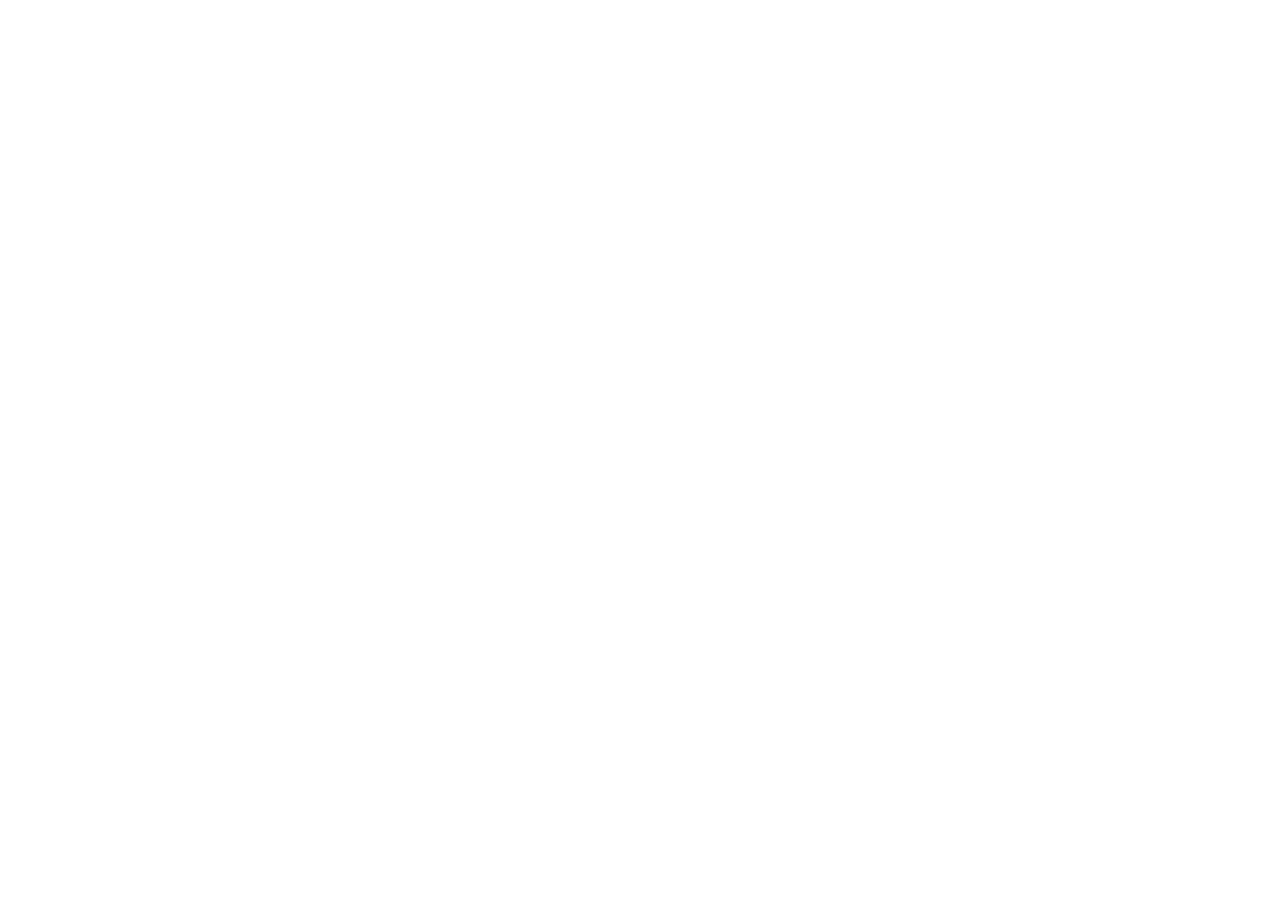
==== blog.html @ 1e2f8485 "Initial commit" ====
<!DOCTYPE html>
<html lang="en">

    <head>
        <meta charset="UTF-8">
        <meta http-equiv="X-UA-Compatible" content="IE=edge">
        <meta name="viewport" content="width=device-width, initial-scale=1.0">
        <title>Tech2etc Ecommerce Tutorial</title>
        <link rel="stylesheet" href="https://pro.fontawesome.com/releases/v5.10.0/css/all.css" />

        <link rel="stylesheet" href="style.css">
    </head>

    <body>

        <script src="script.js"></script>
    </body>

</html>
---- style.css ----
@import url('https://fonts.googleapis.com/css2?family=Montserrat:ital,wght@0,100;0,200;0,300;0,400;0,500;0,600;0,700;0,800;0,900;1,100;1,200;1,300;1,400;1,500;1,600;1,700;1,800;1,900&display=swap');

* {
  margin: 0;
  padding: 0;
  box-sizing: border-box;
  font-family: 'Montserrat', sans-serif;
}

html {
  scroll-behavior: smooth;
}

h1 {
  font-size: 4.5rem;
  line-height: 4rem;
  color: #222;
}

h2 {
  font-size: 2.875rem;
  line-height: 3.375rem;
  color: #222;
}

h3 {
  font-size: 1.75rem;
  color: #222;
}

h6 {
  font-weight: 700;
  font-size: .75rem;
}

p {
  font-size: 1.4rem;
  color: #465b52;
  margin: .9375rem 0 1.25rem 0;
}

.section-p1 {
  padding: 2.5rem 5rem;
}

.section-m1 {
  margin: 2.5rem 0;
}

body {
  width: 100%;
}

#header {
  display: flex;
  align-items: center;
  justify-content: space-between;
  padding: 1.25rem;
  background: #E3E6F3;
  box-shadow: 0 .3rem .9rem rgba(0, 0, 0, 0.06);
  z-index: 999;
  position: sticky;
  top: 0;
  left: 0;
}

#navbar {
  display: flex;
  align-items: center;
  justify-content: center;
}

#navbar li {
  list-style: none;
  padding: 0 1.25rem;
  position: relative;
}

#logo-text {
  padding-left: 3.45rem;
  text-decoration: none;
  color: #1a1a1a;
}

#entrance {
  padding: .5rem;
  border: .125rem solid black;
  border-radius: 1rem;
}

#entrance:hover {
  color: #1a1a1a !important;
}

#entrance::after {
  display: none;
}

#navbar li a {
  text-decoration: none;
  font-size: 1.5rem;
  font-weight: 600;
  color: #1a1a1a;
  transition: .3s ease;
}

#navbar li a:hover,
#navbar li a.active
{
  color: #088178;
}

#navbar li a.active::after,
#navbar li a:hover::after {
  content: "";
  width: 35%;
  height: .125rem;
  background: #088178;
  position: absolute;
  bottom: -0.25rem;
  left: 1.25rem;
}

#hero {
  background-image: url("img/hero4.png");
  height: 90vh;
  width: 100%;
  background-size: cover;
  background-position: top 25% right 0;
  padding: 0 5rem;
  display: flex;
  flex-direction: column;
  align-items: flex-start;
  justify-content: center;
}

#hero h3 {
  padding-bottom: .94rem;
}

#hero h1 {
  color: #088178;
}

#hero button {
  background-image: url("img/button.png");
  background-color: transparent;
  color: #088178;
  border: 0;
  padding: .9rem 8rem 1rem 3.5rem;
  background-repeat: no-repeat;
  cursor: pointer;
  font-weight: 700;
  font-size: 1rem; 
}

#feature {
  display: flex;
  align-items: center;
  justify-content: space-between;
  flex-wrap: wrap;
}

#feature .fe-box {
  width: 11.25rem;
  text-align: center;
  padding: 1.5625rem .9375rem;
  box-shadow: 1.25rem 1.25rem 2.125rem rgba(0, 0, 0, 0.03);
  border: .0625rem dashed #ccc7d0;
  border-radius: .25rem;
  margin: .9375rem 0;
}

#feature .fe-box:hover {
  box-shadow: .625rem .625rem 3.375rem rgba(70, 62, 221, 0.1);
  transition: .4s ease-in-out;
}

#feature .fe-box img {
  width: 100%;
  margin-bottom: .625rem;;
}

#feature .fe-box h6 {
  padding: .5625rem .5rem .375rem .5rem;
  line-height: 1;
  border-radius: .25rem;
  color: #088178;
  background-color: #fddde4;
}

#feature .fe-box:nth-child(2) h6 {
  background-color: #cdebbc;
}

#feature .fe-box:nth-child(3) h6 {
  background-color: #d1e8f2;
}

#feature .fe-box:nth-child(4) h6 {
  background-color: #cdd4f8;
}

#feature .fe-box:nth-child(5) h6 {
  background-color: #f6dbd6;
}

#feature .fe-box:nth-child(6) h6 {
  background-color: #fff2e5;
}

#product1 {
  text-align: center;
}

#product1 .pro-container {
  display: flex;
  flex-wrap: wrap;
  justify-content: space-between;
  padding-top: 1.25rem;
}

#product1 .pro {
  width: 23%;
  min-width: 15.6rem;
  padding: .625rem .75rem;
  border: .0625rem solid #ccc7d0;
  border-radius: 1.5625rem;
  cursor: pointer;
  box-shadow: 1.25rem 1.25rem 1.875rem rgba(0, 0, 0, 0.02);
  margin: .95rem 0;
  transition: .3s ease;
  position: relative;
}

#product1 .pro:hover {
  box-shadow: 1.25rem 1.25rem 1.875rem rgba(0, 0, 0, 0.06);;
}

#product1 .pro img {
  width: 100%;
  border-radius: 1.25rem;
}

#product1 .pro .des {
  text-align: start;
  padding: .625rem 0;
}

#product1 .pro .des span {
  color: #606063;
  font-size: 1.4rem;
}

#product1 .pro .des h3 {
  padding-top: .45rem;
  font-size: 2rem;
  font-weight: 700;
  color: #088178;
}

#product1 .pro .des h5 {
  padding-top: .45rem;
  color: #1a1a1a;
  font-size: 1.5rem; 
}

#product1 .pro .des i {
  font-size: 1rem;
  color: goldenrod;
}

#product1 .pro .cart{
  width: 2.5rem;
  height: 2.5rem;
  line-height: 2.5rem;
  border-radius: 3.1rem;
  background-color: #e8f6ea;
  color: #088178;
  border: 0.0625rem solid #ccc7d0;
  position: absolute;
  bottom: 1.25rem;
  right: .625rem; 
}

#banner {
  display: flex;
  flex-direction: column;
  justify-content: center;
  align-items: center;
  text-align: center;
  background-image: url('img/b2.jpg');
  width: 100%;
  height: 40vh;
  background-size: cover;
  background-position: center;
}




/* 


FOOOOOOOOOOOOOOOOOOOOOOOOOOOOOOOOOOTER

*/

footer {
  display: grid;
  justify-content: center;
  align-content: end;
  position: relative;
  width: 100%;
  height: auto;
  padding: 3rem;
  background: #E3E6F3;
}

footer .container-footer {
  width: 100%;
  display: grid;
  grid-template-columns: 2fr 1fr 1fr 1fr;
  gap: 1rem;
}

footer .container-footer .sec h2 {
  position: relative;
  font-size: 2rem;
  color: #1a1a1a;
  font-weight: 600;
  margin-bottom: .95rem;
}

footer .container-footer .sec h2::after {
  position: absolute;
  content: "";
  width: 50px;
  height: .125rem;
  background-color: #088178;
  bottom: -0.1rem;
  left: 0;

}

footer .container-footer .sec p {
  color: #1a1a1a;
}

footer .container-footer .sci {
  margin-top: 20px;
  display: grid;
  grid-template-columns: repeat(4,50px);
}

footer .container-footer .sci li {
  list-style: none;
}

footer .container-footer .sci li a {
  display: inline-block;
  width: 36px;
  height: 36px;
  background: #E3E6F3;
  display: grid;
  align-content: center;
  justify-content: center;
  justify-content: center;
  text-decoration: none;
} 

footer .container-footer .sci li a i {
  color: #1a1a1a;
  font-size: 20px;
}

footer .container-footer .quicklinks {
  position: relative;
}

footer .container-footer .quicklinks ul li {
  list-style: none;
}

footer .container-footer .quicklinks ul li a {
  color: #1a1a1a;
  text-decoration: none;
  margin-bottom: 10px;
  display: inline-block;
}

footer .container-footer .contact .info {
  position: relative;
}

footer .container-footer .contact .info p {
  position: relative;
  grid-column: 2;
  margin: 0;
}

footer .container-footer .contact .info li {
  display: grid;
  grid-template-columns: 30px 1fr;
  margin-bottom: 16px;
}

footer .container-footer .contact .info li span {
  color: #1a1a1a;
  font-size: 20px;
  grid-column: 1;
}

footer .container-footer .contact .info li a {
  color: #1a1a1a;
  text-decoration: none;
}

.copyrightText {
  width: 100%;
  background-color: #E3E6F3;
  position: relative;
  text-align: center;
  padding: .5rem 0;
}

.copyrightText p {
  font-size: 1rem;
}

@media(max-width: 1000px) {
  footer {
      padding: 40px;
  }

  footer .container-footer {
      width: 100%;
      display: grid;
      grid-template-columns: repeat(2, 1fr);
      gap: 20px;
  }

  .copyrightText {
      padding: 20px 40px 30px;
  }
}

@media(max-width: 768px) {
  footer .container-footer {
      width: 100%;
      display: grid;
      grid-template-columns: repeat(1, 1fr);
      gap: 20px;
  }
}
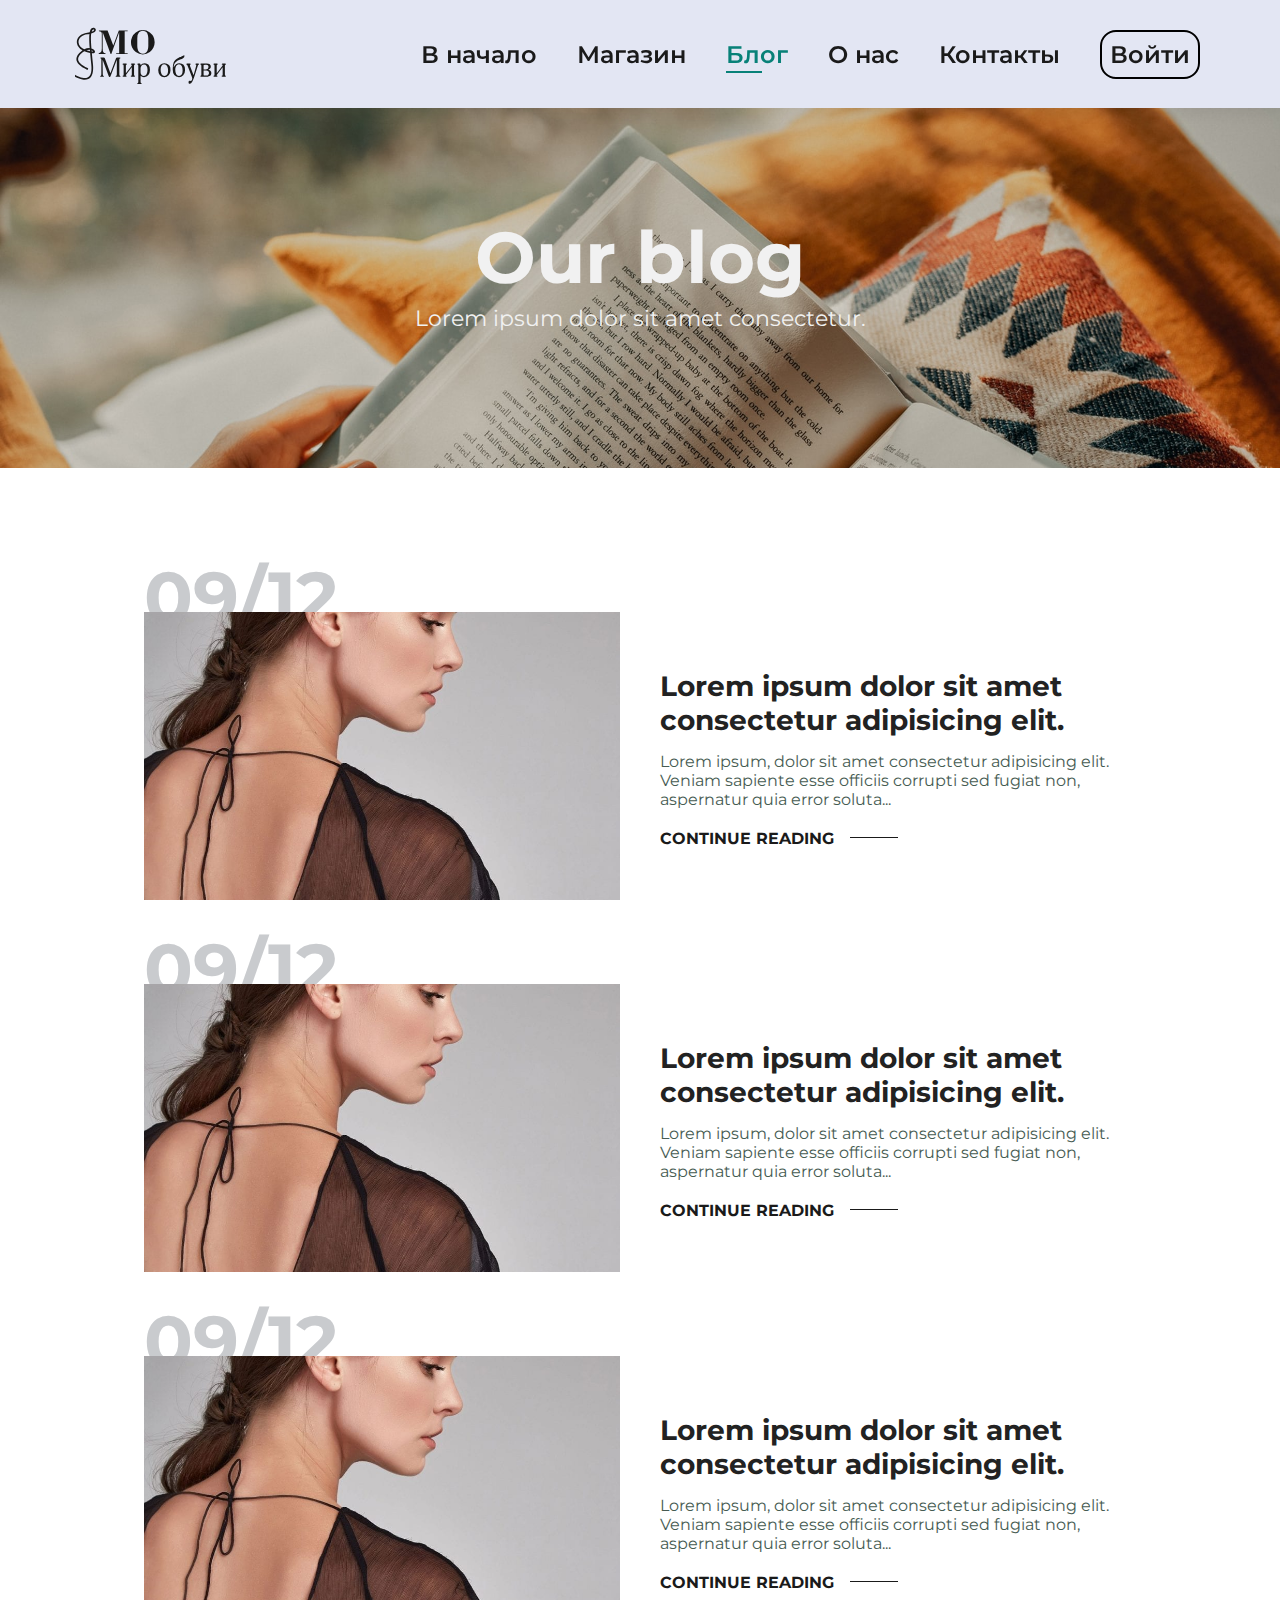
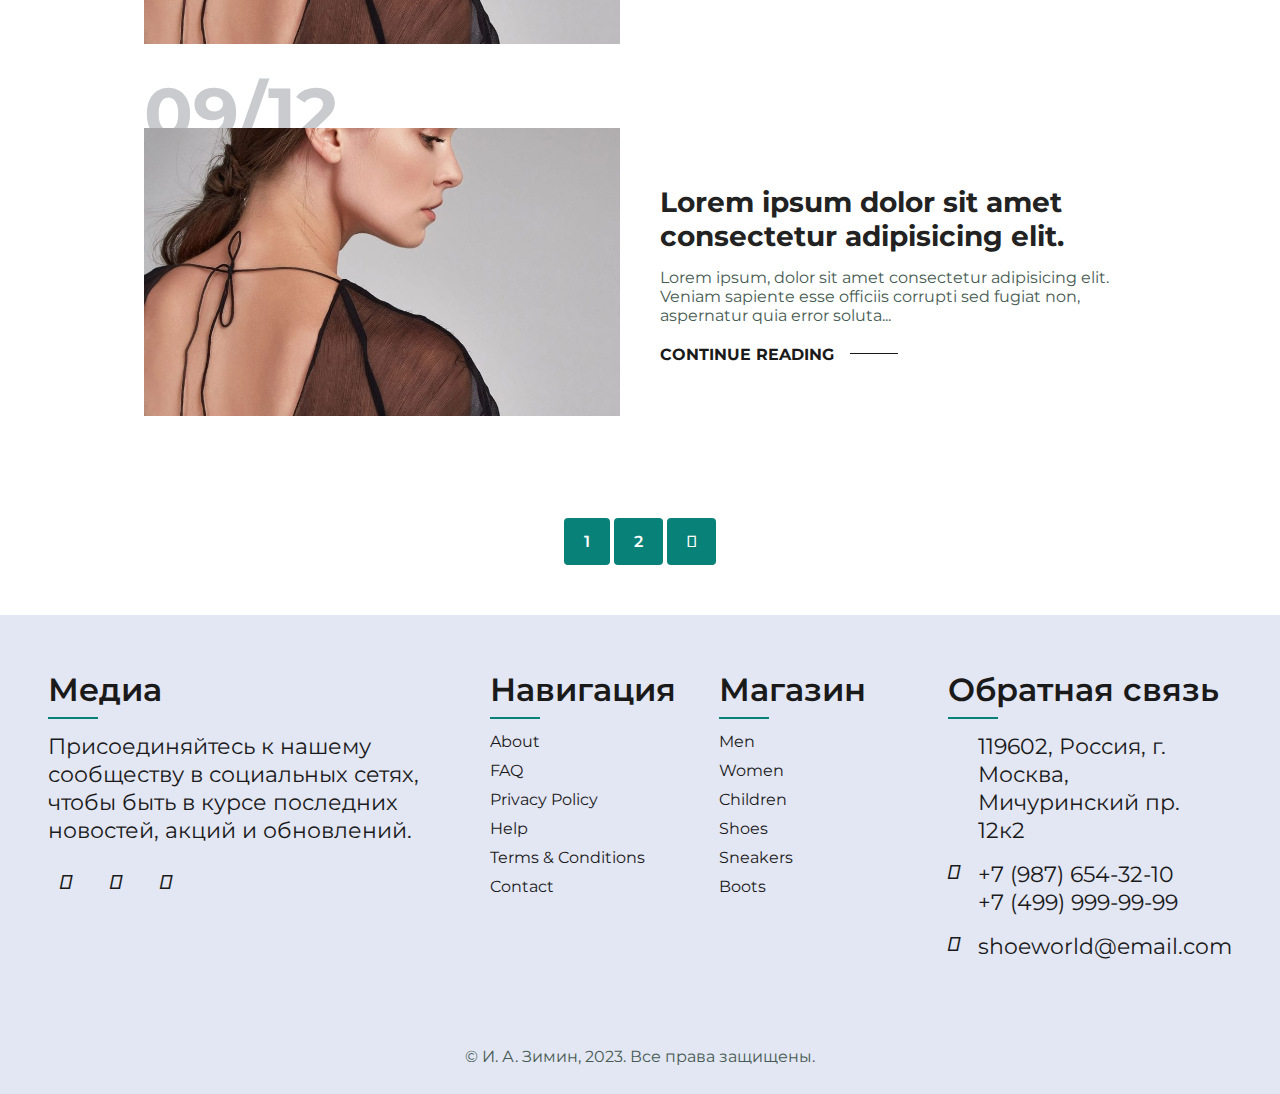
==== commit d6f2c09b: "Add blog section" ====
--- a/blog.html
+++ b/blog.html
@@ -1,19 +1,171 @@
 <!DOCTYPE html>
 <html lang="en">
-
     <head>
         <meta charset="UTF-8">
         <meta http-equiv="X-UA-Compatible" content="IE=edge">
         <meta name="viewport" content="width=device-width, initial-scale=1.0">
         <title>Tech2etc Ecommerce Tutorial</title>
+        <link rel="apple-touch-icon" sizes="180x180" href="img/apple-touch-icon.png">
+        <link rel="icon" type="image/png" sizes="32x32" href="img/favicon-32x32.png">
+        <link rel="icon" type="image/png" sizes="16x16" href="img/favicon-16x16.png">
+        <link rel="stylesheet" href="https://cdnjs.cloudflare.com/ajax/libs/font-awesome/6.4.2/css/all.min.css" integrity="sha512-z3gLpd7yknf1YoNbCzqRKc4qyor8gaKU1qmn+CShxbuBusANI9QpRohGBreCFkKxLhei6S9CQXFEbbKuqLg0DA==" crossorigin="anonymous" referrerpolicy="no-referrer" />
         <link rel="stylesheet" href="https://pro.fontawesome.com/releases/v5.10.0/css/all.css" />
-
         <link rel="stylesheet" href="style.css">
+        <link rel="stylesheet" href="style-blog.css">
+        <link rel="stylesheet" href="style-pagination.css">
+        <link rel="stylesheet" href="style-footer.css">
     </head>
 
     <body>
+        <section id="header">
+            <a id="logo" href="#"><img src="img/logo.svg" alt=""></a>
+            <div>
+                <ul id="navbar">
+                    <li><a href="index.html">В начало</a></li>
+                    <li><a href="shop.html">Магазин</a></li>
+                    <li><a class="active" href="blog.html">Блог</a></li>
+                    <li><a href="about.html">О нас</a></li>
+                    <li><a href="contact.html">Контакты</a></li>
+                    <li><a id="entrance" href="registration.html">Войти</a></li>
+                    <li id="lg-bag"><a href="#"><i class="fa-solid fa-bag-shopping"></i></a></li>
+                    <a href="#" id="close"><i class="fa-solid fa-xmark"></i></a>
+                </ul>
+            </div>
+            <div id="mobile">
+                <a href="#"><i class="fa-solid fa-bag-shopping"></i></a>
+                <i id="bar" class="fas fa-outdent"></i>
+            </div>
+        </section>
+
+        <section id="page-header">
+            <h1>Our blog</h1>
+            <p>Lorem ipsum dolor sit amet consectetur.</p>
+        </section>
+
+        <section id="blog">
+            <div class="blog-box">
+                <div class="blog-img">
+                    <img src="img/blog/b1.jpg" alt="">
+                </div>
+
+                <div class="blog-details">
+                    <h3>Lorem ipsum dolor sit amet consectetur adipisicing elit.</h3>
+                    <p>Lorem ipsum, dolor sit amet consectetur adipisicing elit. Veniam sapiente
+                    esse officiis corrupti sed fugiat non, aspernatur quia error soluta...</p>
+                    <a href="#">CONTINUE READING</a>
+                </div>
+
+                <h2>09/12</h2>
+            </div>
+
+            <div class="blog-box">
+                <div class="blog-img">
+                    <img src="img/blog/b1.jpg" alt="">
+                </div>
+
+                <div class="blog-details">
+                    <h3>Lorem ipsum dolor sit amet consectetur adipisicing elit.</h3>
+                    <p>Lorem ipsum, dolor sit amet consectetur adipisicing elit. Veniam sapiente
+                    esse officiis corrupti sed fugiat non, aspernatur quia error soluta...</p>
+                    <a href="#">CONTINUE READING</a>
+                </div>
+
+                <h2>09/12</h2>
+            </div>
+
+            <div class="blog-box">
+                <div class="blog-img">
+                    <img src="img/blog/b1.jpg" alt="">
+                </div>
+
+                <div class="blog-details">
+                    <h3>Lorem ipsum dolor sit amet consectetur adipisicing elit.</h3>
+                    <p>Lorem ipsum, dolor sit amet consectetur adipisicing elit. Veniam sapiente
+                    esse officiis corrupti sed fugiat non, aspernatur quia error soluta...</p>
+                    <a href="#">CONTINUE READING</a>
+                </div>
+
+                <h2>09/12</h2>
+            </div>
+
+            <div class="blog-box">
+                <div class="blog-img">
+                    <img src="img/blog/b1.jpg" alt="">
+                </div>
+
+                <div class="blog-details">
+                    <h3>Lorem ipsum dolor sit amet consectetur adipisicing elit.</h3>
+                    <p>Lorem ipsum, dolor sit amet consectetur adipisicing elit. Veniam sapiente
+                    esse officiis corrupti sed fugiat non, aspernatur quia error soluta...</p>
+                    <a href="#">CONTINUE READING</a>
+                </div>
+
+                <h2>09/12</h2>
+            </div>
+        </section>
+
+        <section id="pagination">
+            <a href="#">1</a>
+            <a href="#">2</a>
+            <a href="#"><i class="fal fa-long-arrow-alt-right"></i></a>
+        </section>
+
+        <footer>
+            <div class="container-footer">
+                <div class="sec aboutus">
+                    <h2>Медиа</h2>
+                    <p>Присоединяйтесь к нашему сообществу в социальных сетях, чтобы быть в курсе последних новостей, акций и обновлений.</p>
+                    <ul class="sci"> 
+                        <li><a href="#"><i class="fa-brands fa-vk"></i></a></li>
+                        <li><a href="#"><i class="fa-brands fa-telegram"></i></a></li>
+                        <li><a href="#"><i class="fa-brands fa-youtube"></i></a></li>
+                    </ul>
+                </div>
+                <div class="sec quicklinks">
+                    <h2>Навигация</h2>
+                    <ul>
+                        <li><a href="#">About</a></li>
+                        <li><a href="#">FAQ</a></li>
+                        <li><a href="#">Privacy Policy</a></li>
+                        <li><a href="#">Help</a></li>
+                        <li><a href="#">Terms & Conditions</a></li>
+                        <li><a href="#">Contact</a></li>
+                    </ul>
+                </div>
+                <div class="sec quicklinks">
+                    <h2>Магазин</h2>
+                    <ul>
+                        <li><a href="#">Men</a></li>
+                        <li><a href="#">Women</a></li>
+                        <li><a href="#">Children</a></li>
+                        <li><a href="#">Shoes</a></li>
+                        <li><a href="#">Sneakers</a></li>
+                        <li><a href="#">Boots</a></li>
+                    </ul>
+                </div>
+                <div class="sec contact">
+                    <h2>Обратная связь</h2>
+                    <ul class="info">
+                        <li>
+                            <span><i class="fa-solid fa-location-dot"></i></span>
+                            <p>119602, Россия, г. Москва, Мичуринский пр. 12к2</p>
+                        <li> 
+                            <span><i class="fa-solid fa-phone"></i></span>
+                            <p><a href="tel:+79876543210">+7 (987) 654-32-10</a></p>
+                            <p><a href="tel:+74996008330">+7 (499) 999-99-99</a></p>
+                        </li>
+                        <li>
+                            <span><i class="fa-solid fa-envelope"></i></span>
+                            <p><a href="mailto:shoeworld@email.com">shoeworld@email.com</a></p>
+                        </li>
+                    </ul>
+                </div>
+            </div>
+        </footer>
+        <div class="copyrightText">
+            <p>© И. А. Зимин, 2023. Все права защищены.</p>
+        </div>
 
         <script src="script.js"></script>
     </body>
-
 </html>--- a/style.css
+++ b/style.css
@@ -28,15 +28,34 @@
   color: #222;
 }
 
-h6 {
-  font-weight: 700;
-  font-size: .75rem;
-}
-
 p {
   font-size: 1.4rem;
   color: #465b52;
   margin: .9375rem 0 1.25rem 0;
+}
+
+button.normal {
+  font-size: 2rem;
+  font-weight: 600;
+  padding: 1rem 2rem;
+  color: black;
+  background-color: white;
+  border-radius: .5rem;
+  cursor: pointer;
+  border: none;
+  transition: .35s ease;
+}
+
+button.white {
+  font-size: 1rem;
+  font-weight: 600;
+  padding: .5rem .75rem;
+  color: #f1f1f1;
+  background-color: transparent;
+  cursor: pointer;
+  border: .1rem solid #f1f1f1;
+  outline: none;
+  transition: .35s ease;
 }
 
 .section-p1 {
@@ -76,10 +95,8 @@
   position: relative;
 }
 
-#logo-text {
+#logo {
   padding-left: 3.45rem;
-  text-decoration: none;
-  color: #1a1a1a;
 }
 
 #entrance {
@@ -121,12 +138,28 @@
   left: 1.25rem;
 }
 
+#mobile {
+  cursor: pointer;
+  display: none;
+  align-items: center;
+}
+
+#close {
+  display: none;
+}
+
+@media(max-width: 500px) {
+  #logo {
+    padding-left: 1rem;
+  }
+}
+
 #hero {
   background-image: url("img/hero4.png");
   height: 90vh;
   width: 100%;
   background-size: cover;
-  background-position: top 25% right 0;
+  background-position: top 25% right 23%;
   padding: 0 5rem;
   display: flex;
   flex-direction: column;
@@ -134,13 +167,27 @@
   justify-content: center;
 }
 
+#hero h1 {
+  max-width: 200px;
+  font-size: 3rem;
+  color: #088178;
+}
+
+#hero h2 {
+  max-width: 300px;
+  font-size: 2.5rem;
+}
+
 #hero h3 {
+  max-width: 300px;
+  font-size: 1.5rem;
   padding-bottom: .94rem;
 }
 
-#hero h1 {
-  color: #088178;
-}
+#hero p {
+  max-width: 300px;
+}
+
 
 #hero button {
   background-image: url("img/button.png");
@@ -159,6 +206,25 @@
   align-items: center;
   justify-content: space-between;
   flex-wrap: wrap;
+  padding: 1rem 6rem;
+}
+
+@media(max-width: 487px) {
+  #hero {
+    height: 100vh !important;
+    justify-content: start;
+  }
+
+  #hero button {
+    padding: 2rem;
+    background-position: center;
+  }
+}
+
+@media(max-width: 1500px) {
+  #feature {
+    padding: 1rem 2rem;
+  }
 }
 
 #feature .fe-box {
@@ -181,31 +247,33 @@
   margin-bottom: .625rem;;
 }
 
-#feature .fe-box h6 {
+#feature .fe-box p {
   padding: .5625rem .5rem .375rem .5rem;
   line-height: 1;
+  font-size: 1rem;
+  font-weight: 600;
   border-radius: .25rem;
   color: #088178;
   background-color: #fddde4;
 }
 
-#feature .fe-box:nth-child(2) h6 {
+#feature .fe-box:nth-child(2) p {
   background-color: #cdebbc;
 }
 
-#feature .fe-box:nth-child(3) h6 {
+#feature .fe-box:nth-child(3) p {
   background-color: #d1e8f2;
 }
 
-#feature .fe-box:nth-child(4) h6 {
+#feature .fe-box:nth-child(4) p {
   background-color: #cdd4f8;
 }
 
-#feature .fe-box:nth-child(5) h6 {
+#feature .fe-box:nth-child(5) p {
   background-color: #f6dbd6;
 }
 
-#feature .fe-box:nth-child(6) h6 {
+#feature .fe-box:nth-child(6) p {
   background-color: #fff2e5;
 }
 
@@ -216,7 +284,7 @@
 #product1 .pro-container {
   display: flex;
   flex-wrap: wrap;
-  justify-content: space-between;
+  justify-content: space-evenly;
   padding-top: 1.25rem;
 }
 
@@ -228,7 +296,7 @@
   border-radius: 1.5625rem;
   cursor: pointer;
   box-shadow: 1.25rem 1.25rem 1.875rem rgba(0, 0, 0, 0.02);
-  margin: .95rem 0;
+  margin: .95rem 1rem;
   transition: .3s ease;
   position: relative;
 }
@@ -259,10 +327,11 @@
   color: #088178;
 }
 
-#product1 .pro .des h5 {
-  padding-top: .45rem;
+#product1 .pro .des p {
+  padding-top: .15rem;
   color: #1a1a1a;
-  font-size: 1.5rem; 
+  font-size: 1.25rem;
+  font-weight: 700; 
 }
 
 #product1 .pro .des i {
@@ -283,174 +352,211 @@
   right: .625rem; 
 }
 
+@media(max-width: 750px) {
+  .pro-container {
+    justify-content: center !important;
+    flex-wrap: wrap !important;
+  }
+}
+
+@media(max-width: 500px) {
+  #product1 {
+    padding: 2.5rem 1rem !important;
+  }
+}
+
 #banner {
   display: flex;
   flex-direction: column;
   justify-content: center;
   align-items: center;
   text-align: center;
-  background-image: url('img/b2.jpg');
+  background-color: #041e42;
+  background-image: url('img/b14.png');
   width: 100%;
-  height: 40vh;
+  height: 50vh;
+  background-position: center;
+}
+
+#banner h2 {
+  color: #f2f2f2;
+  font-size: 3rem;
+  padding: 2rem 1rem;
+}
+
+#banner h3 {
+  color: #f2f2f2;
+  font-size: 5rem;
+  padding: 1rem;
+}
+
+#banner span {
+  color: #FF2400;
+}
+
+#banner button:hover {
+  background-color: #088178;
+  color: #f2f2f2;
+  border: .1rem solid #f2f2f2;
+}
+
+@media(max-width: 770px) {
+  #banner {
+    height: 70vh
+  }
+}
+
+@media(max-width: 450px) {
+  #banner h3 {
+    font-size: 3rem;
+  }
+
+  #banner h2 {
+    font-size: 2rem;
+  }
+
+  #banner button {
+    font-size: 1.5rem;
+    padding: 1rem !important;
+  }
+}
+
+#sm-banner {
+  display: flex;
+  justify-content: space-between;
+  flex-wrap: wrap;
+}
+
+#sm-banner .banner-box {
+  display: flex;
+  flex-direction: column;
+  justify-content: center;
+  align-items: flex-start;
+  text-align: center;
+  background-image: url('img/b17.jpg');
+  min-width: 40rem;
+  height: 50vh;
   background-size: cover;
   background-position: center;
-}
-
-
-
-
-/* 
-
-
-FOOOOOOOOOOOOOOOOOOOOOOOOOOOOOOOOOOTER
-
-*/
-
-footer {
-  display: grid;
-  justify-content: center;
-  align-content: end;
-  position: relative;
-  width: 100%;
-  height: auto;
-  padding: 3rem;
-  background: #E3E6F3;
-}
-
-footer .container-footer {
-  width: 100%;
-  display: grid;
-  grid-template-columns: 2fr 1fr 1fr 1fr;
-  gap: 1rem;
-}
-
-footer .container-footer .sec h2 {
-  position: relative;
-  font-size: 2rem;
-  color: #1a1a1a;
-  font-weight: 600;
-  margin-bottom: .95rem;
-}
-
-footer .container-footer .sec h2::after {
-  position: absolute;
-  content: "";
-  width: 50px;
-  height: .125rem;
-  background-color: #088178;
-  bottom: -0.1rem;
-  left: 0;
-
-}
-
-footer .container-footer .sec p {
-  color: #1a1a1a;
-}
-
-footer .container-footer .sci {
-  margin-top: 20px;
-  display: grid;
-  grid-template-columns: repeat(4,50px);
-}
-
-footer .container-footer .sci li {
-  list-style: none;
-}
-
-footer .container-footer .sci li a {
-  display: inline-block;
-  width: 36px;
-  height: 36px;
-  background: #E3E6F3;
-  display: grid;
-  align-content: center;
-  justify-content: center;
-  justify-content: center;
-  text-decoration: none;
-} 
-
-footer .container-footer .sci li a i {
-  color: #1a1a1a;
-  font-size: 20px;
-}
-
-footer .container-footer .quicklinks {
-  position: relative;
-}
-
-footer .container-footer .quicklinks ul li {
-  list-style: none;
-}
-
-footer .container-footer .quicklinks ul li a {
-  color: #1a1a1a;
-  text-decoration: none;
-  margin-bottom: 10px;
-  display: inline-block;
-}
-
-footer .container-footer .contact .info {
-  position: relative;
-}
-
-footer .container-footer .contact .info p {
-  position: relative;
-  grid-column: 2;
-  margin: 0;
-}
-
-footer .container-footer .contact .info li {
-  display: grid;
-  grid-template-columns: 30px 1fr;
-  margin-bottom: 16px;
-}
-
-footer .container-footer .contact .info li span {
-  color: #1a1a1a;
-  font-size: 20px;
-  grid-column: 1;
-}
-
-footer .container-footer .contact .info li a {
-  color: #1a1a1a;
-  text-decoration: none;
-}
-
-.copyrightText {
-  width: 100%;
-  background-color: #E3E6F3;
-  position: relative;
-  text-align: center;
-  padding: .5rem 0;
-}
-
-.copyrightText p {
-  font-size: 1rem;
-}
-
-@media(max-width: 1000px) {
-  footer {
-      padding: 40px;
-  }
-
-  footer .container-footer {
-      width: 100%;
-      display: grid;
-      grid-template-columns: repeat(2, 1fr);
-      gap: 20px;
-  }
-
-  .copyrightText {
-      padding: 20px 40px 30px;
-  }
-}
-
-@media(max-width: 768px) {
-  footer .container-footer {
-      width: 100%;
-      display: grid;
-      grid-template-columns: repeat(1, 1fr);
-      gap: 20px;
-  }
-}
-
+  padding: 1.875rem;
+}
+
+#sm-banner .banner-box2 {
+  background-image: url("img/b10.jpg");
+}
+
+#sm-banner h3 {
+  color: #f1f1f1;
+  font-size: 1.25rem;
+  font-weight: 300;
+}
+
+#sm-banner h2 {
+  color: #f1f1f1;
+  font-size: 1.75rem;
+  font-weight: 800;
+}
+
+#sm-banner span {
+  color: #f1f1f1;
+  font-size: .9rem;
+  font-weight: 500;
+  padding-bottom: .95rem;
+}
+
+#sm-banner .banner-box:hover button {
+  background: #088178;
+  border: .1rem solid #088178;
+}
+
+@media(max-width: 1400px) {
+  #sm-banner .banner-box {
+    min-width: 100%;
+    height: 30vh;
+  }
+}
+
+@media(max-width: 500px) {
+  #sm-banner .banner-box {
+    align-items: stretch !important;
+    padding: 1rem;
+    height: 50vh;
+  }
+
+  #sm-banner .banner-box2 {
+    margin-top: 2rem;
+  }
+}
+
+@media(max-width: 1200px) {
+  #navbar {
+    display: flex;
+    flex-direction: column;
+    align-items: center;
+    justify-content: flex-start;
+    position: fixed;
+    top: 0;
+    right: -300px;
+    height: 100vh;
+    width: 300px;  
+    background-color: #E3E6F3;
+    box-shadow: 0 40px 60px rgba(0, 0, 0, 0.1);
+    padding: 80px 0 0 10px;
+    transition: .35s ease;
+  }
+
+  #navbar.active {
+    right: 0;
+  }
+  #navbar li {
+    margin-bottom: 60px;
+  }
+
+  #mobile {
+    display: flex;
+    align-items: center;
+  }
+
+  #mobile i {
+    color: #1a1a1a;
+    font-size: 1.5rem;
+    padding-left: 1.25rem;
+  }
+
+  #close {
+    display: initial;
+    position: absolute;
+    top: 30px;
+    left: 30px;
+    color: #222;
+    font-size: 1.5rem;
+  }
+
+  #lg-bag {
+    display: none;
+  }
+
+  #hero {
+    height: 90vh;
+    padding: 40px 80px 0 80px;
+    background-position: top 30% right 80%;
+  }
+}
+
+@media(max-width: 1260px) {
+  #feature {
+    justify-content: center;
+  }
+
+  #feature .fe-box {
+    margin: .95rem .95rem;
+  }
+}
+
+@media(max-width: 900px) {
+  #hero {
+    background-image: none;
+    background-color: #E3E6F3;
+  }
+}
+
--- a/style-blog.css
+++ b/style-blog.css
@@ -0,0 +1,112 @@
+@import url('https://fonts.googleapis.com/css2?family=Montserrat:ital,wght@0,100;0,200;0,300;0,400;0,500;0,600;0,700;0,800;0,900;1,100;1,200;1,300;1,400;1,500;1,600;1,700;1,800;1,900&display=swap');
+
+#page-header {
+    background-image: url("img/b19.jpg");
+    width: 100%;
+    height: 40vh;
+    background-size: cover;
+    display: flex;
+    justify-content: center;
+    text-align: center;
+    flex-direction: column;
+    padding: .9rem;
+}
+
+#page-header h1 {
+    color: #f1f1f1;
+}
+
+#page-header p {
+    color: #f1f1f1;
+}
+
+#blog {
+    padding: 9rem 9rem 0 9rem;
+
+}
+
+#blog .blog-box {
+    display: flex;
+    align-items: center;
+    width: 100%;
+    position: relative;
+    padding-bottom: 5rem;
+}
+
+#blog .blog-img {
+    width: 50%;
+    margin-right: 2.5rem; 
+}
+
+#blog img {
+    width: 100%;
+    height: 18rem;
+    object-fit: cover;
+}
+
+#blog .blog-details {
+    width: 50%;
+}
+
+#blog .blog-details a {
+    text-decoration: none;
+    color: #1a1a1a;
+    font-size: 1rem;
+    font-weight: 700;
+    position: relative;
+    transition: .35s ease;
+}
+
+#blog .blog-details p {
+    font-size: 1rem;
+}
+
+#blog .blog-details a:after {
+    content: '';
+    width: 3rem;
+    height: .1rem;
+    background-color: #1a1a1a;
+    position: absolute;
+    top: .5rem;
+    right: -4rem;
+}
+
+#blog .blog-details a:hover {
+    color: #088178;
+}
+
+#blog .blog-details a:hover::after {
+    background-color: #088178;
+}
+
+#blog .blog-box h2 {
+    position: absolute;
+    top: -2.6rem;
+    left: 0;
+    font-size: 4.5rem;
+    font-weight: 700;
+    color: #c9cbce;
+    z-index: -1;
+}
+
+@media(max-width: 470px) {
+    #blog {
+        padding: 6rem 1.25rem 0 1.25rem;
+    }
+
+    #blog .blog-box {
+        display: flex;
+        flex-direction: column;
+        align-items: flex-start;
+    }
+
+    #blog .blog-img {
+        width: 100%;
+        margin-right: 0;
+        margin-bottom: 2rem;
+    }
+
+    #blog .blog-details {
+        width: 100%;
+    }
+}--- a/style-pagination.css
+++ b/style-pagination.css
@@ -0,0 +1,21 @@
+@import url('https://fonts.googleapis.com/css2?family=Montserrat:ital,wght@0,100;0,200;0,300;0,400;0,500;0,600;0,700;0,800;0,900;1,100;1,200;1,300;1,400;1,500;1,600;1,700;1,800;1,900&display=swap');
+
+#pagination {
+    padding-top: 2rem;
+    padding-bottom: 4rem;
+    text-align: center;
+}
+
+#pagination a {
+    text-decoration: none;
+    background-color: #088178;
+    padding: .9rem 1.25rem;
+    border-radius: .25rem;
+    color: white;
+    font-weight: 600;
+}
+
+#pagination a i {
+    font-size: 1rem;
+    font-weight: 600;
+}--- a/style-footer.css
+++ b/style-footer.css
@@ -0,0 +1,147 @@
+@import url('https://fonts.googleapis.com/css2?family=Montserrat:ital,wght@0,100;0,200;0,300;0,400;0,500;0,600;0,700;0,800;0,900;1,100;1,200;1,300;1,400;1,500;1,600;1,700;1,800;1,900&display=swap');
+
+footer {
+    display: grid;
+    justify-content: center;
+    align-content: end;
+    width: 100%;
+    height: auto;
+    padding: 3rem;
+    background: #E3E6F3;
+}
+  
+footer .container-footer {
+    width: 100%;
+    display: grid;
+    grid-template-columns: 2fr 1fr 1fr 1fr;
+    gap: 1rem;
+}
+  
+footer .container-footer .sec h2 {
+    position: relative;
+    font-size: 2rem;
+    color: #1a1a1a;
+    font-weight: 600;
+    margin-bottom: .95rem;
+}
+  
+footer .container-footer .sec h2::after {
+    position: absolute;
+    content: "";
+    width: 50px;
+    height: .125rem;
+    background-color: #088178;
+    bottom: -0.1rem;
+    left: 0;
+}
+  
+footer .container-footer .sec p {
+    color: #1a1a1a;
+}
+  
+footer .container-footer .sci {
+    margin-top: 20px;
+    display: grid;
+    grid-template-columns: repeat(4,50px);
+}
+  
+footer .container-footer .sci li {
+    list-style: none;
+}
+  
+footer .container-footer .sci li a {
+    display: inline-block;
+    width: 36px;
+    height: 36px;
+    background: #E3E6F3;
+    display: grid;
+    align-content: center;
+    justify-content: center;
+    justify-content: center;
+    text-decoration: none;
+} 
+  
+footer .container-footer .sci li a i {
+    color: #1a1a1a;
+    font-size: 20px;
+}
+  
+footer .container-footer .quicklinks {
+    position: relative;
+}
+  
+footer .container-footer .quicklinks ul li {
+    list-style: none;
+}
+  
+footer .container-footer .quicklinks ul li a {
+    color: #1a1a1a;
+    text-decoration: none;
+    margin-bottom: 10px;
+    display: inline-block;
+}
+  
+footer .container-footer .contact .info {
+    position: relative;
+}
+  
+footer .container-footer .contact .info p {
+    position: relative;
+    grid-column: 2;
+    margin: 0;
+}
+  
+footer .container-footer .contact .info li {
+    display: grid;
+    grid-template-columns: 30px 1fr;
+    margin-bottom: 16px;
+}
+  
+footer .container-footer .contact .info li span {
+    color: #1a1a1a;
+    font-size: 20px;
+    grid-column: 1;
+}
+  
+footer .container-footer .contact .info li a {
+    color: #1a1a1a;
+    text-decoration: none;
+}
+  
+.copyrightText {
+    width: 100%;
+    background-color: #E3E6F3;
+    text-align: center;
+    padding: .5rem 0;
+}
+  
+.copyrightText p {
+    font-size: 1rem;
+}
+
+@media(max-width: 1000px) {
+    footer {
+        padding: 40px;
+    }
+  
+    footer .container-footer {
+        width: 100%;
+        display: grid;
+        grid-template-columns: repeat(2, 1fr);
+        gap: 20px;
+    }
+  
+    .copyrightText {
+        padding: 20px 40px 30px;
+    }
+}
+  
+@media(max-width: 768px) {
+    footer .container-footer {
+        width: 100%;
+        display: grid;
+        grid-template-columns: repeat(1, 1fr);
+        gap: 20px;
+    }
+}
+  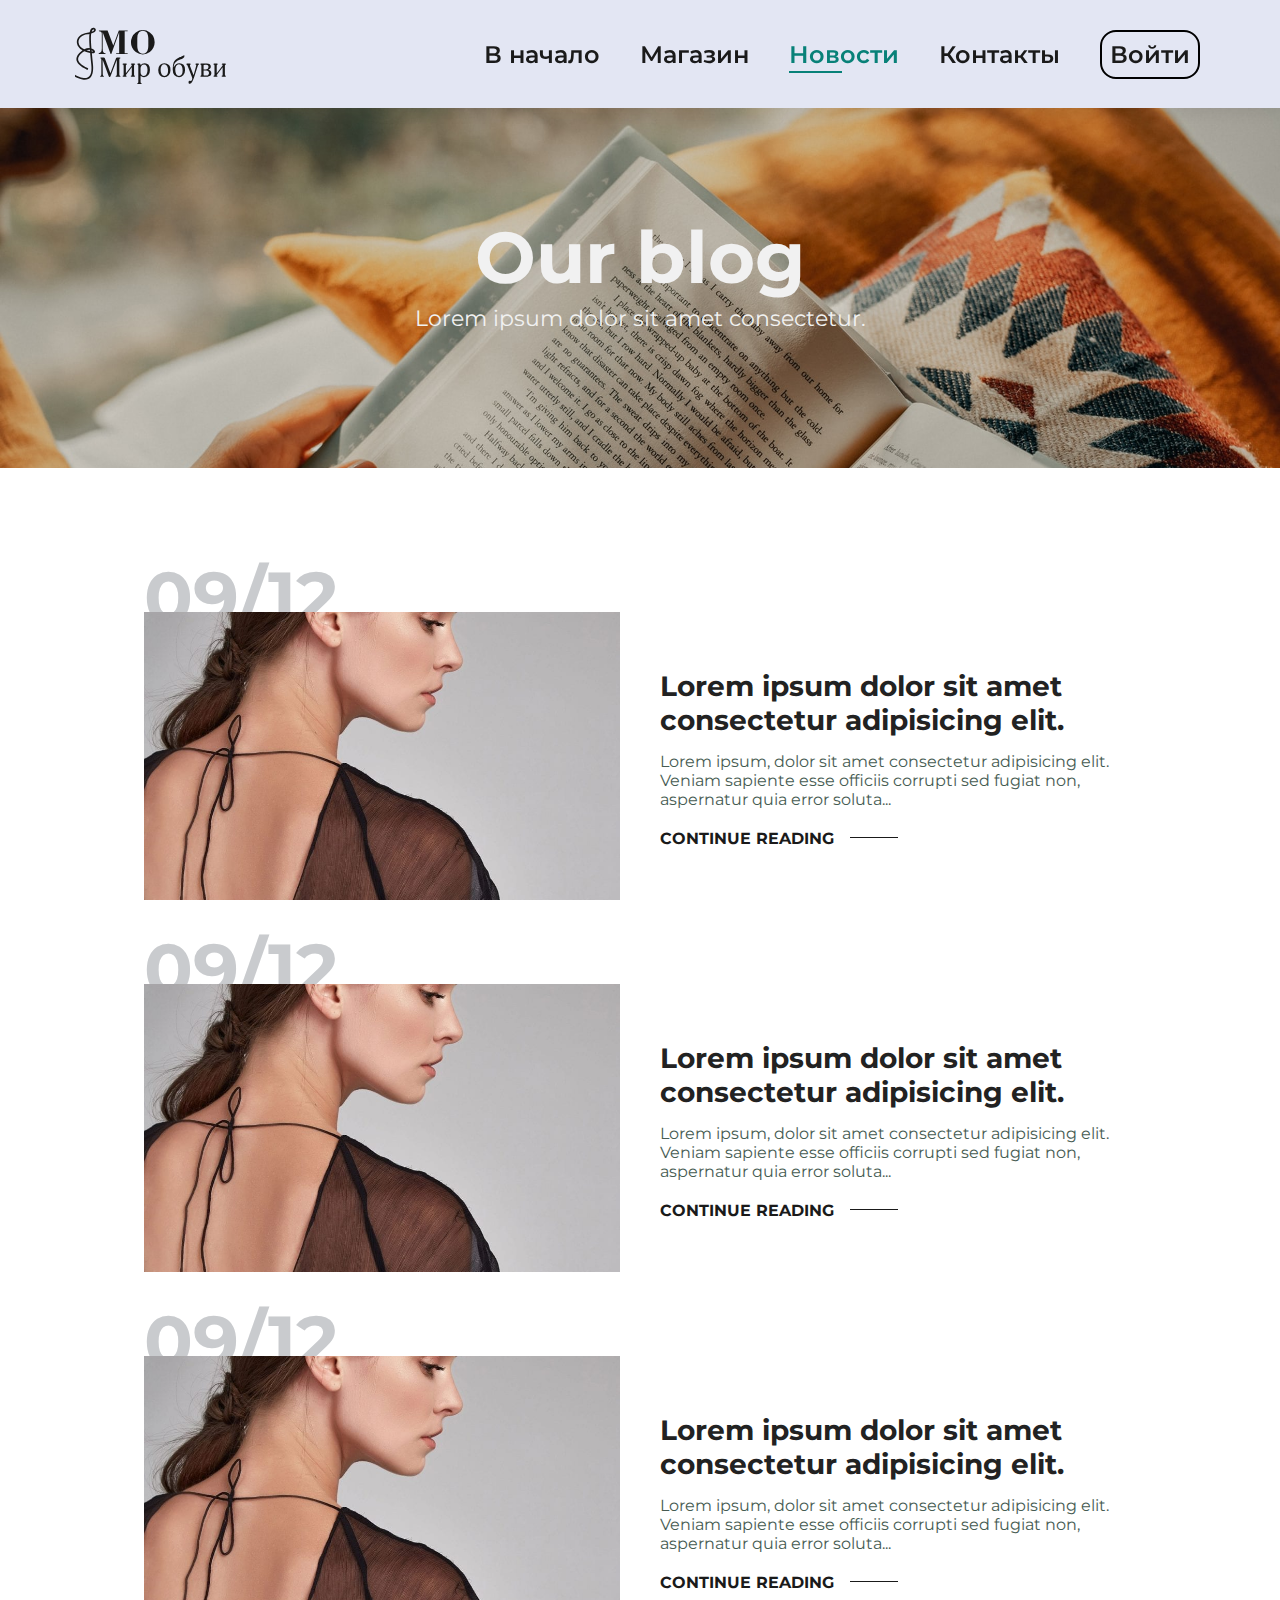
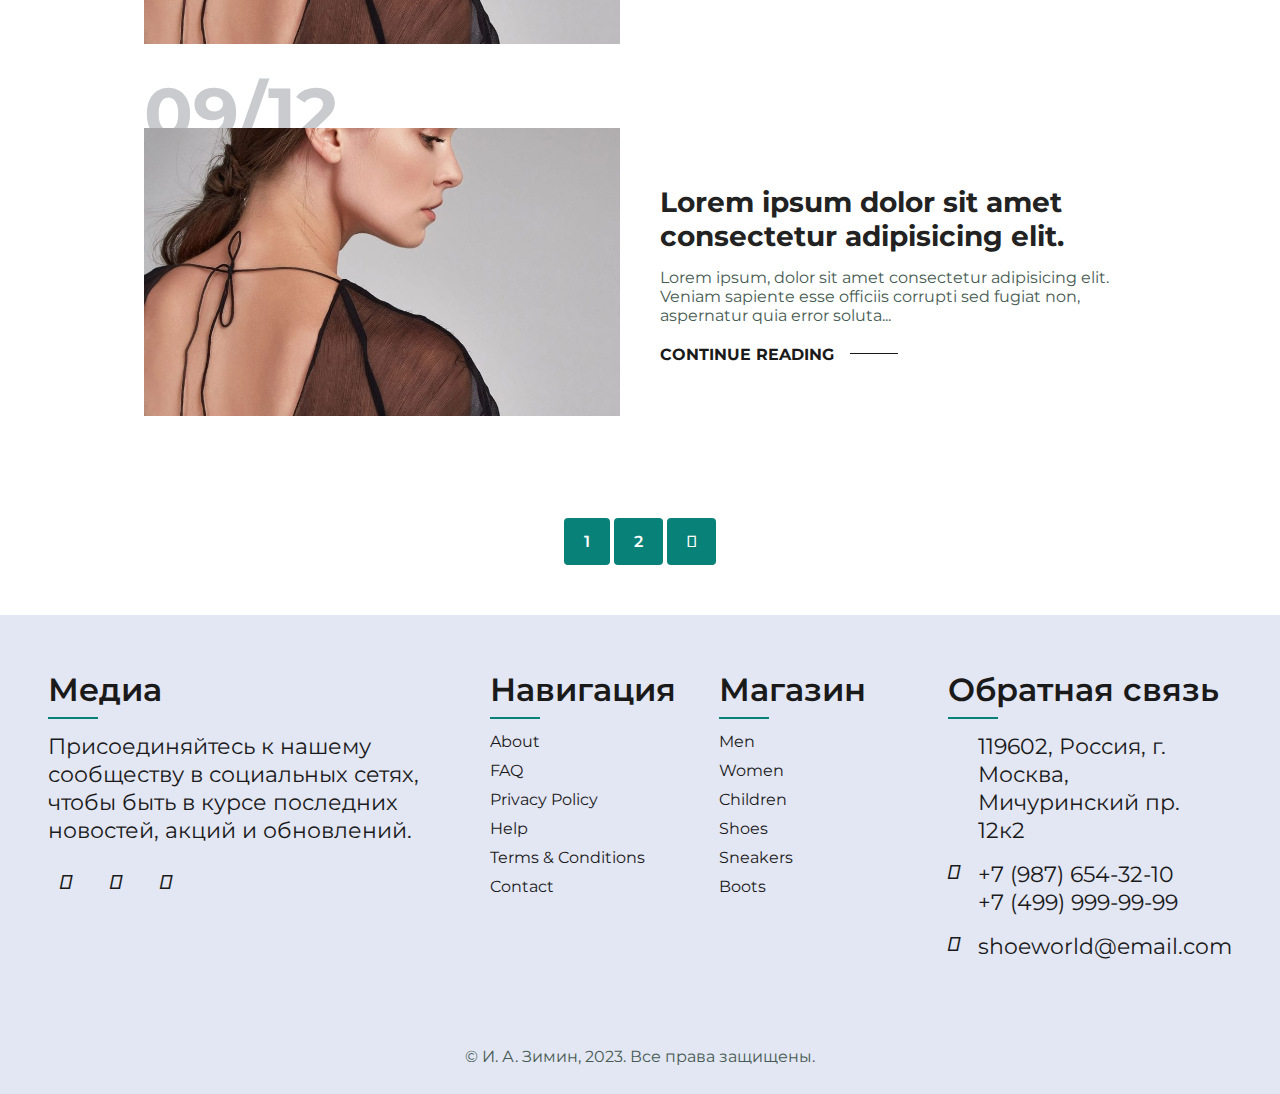
==== commit 3dc4e744: "Add maps on contact page" ====
--- a/blog.html
+++ b/blog.html
@@ -23,8 +23,7 @@
                 <ul id="navbar">
                     <li><a href="index.html">В начало</a></li>
                     <li><a href="shop.html">Магазин</a></li>
-                    <li><a class="active" href="blog.html">Блог</a></li>
-                    <li><a href="about.html">О нас</a></li>
+                    <li><a class="active" href="blog.html">Новости</a></li>
                     <li><a href="contact.html">Контакты</a></li>
                     <li><a id="entrance" href="registration.html">Войти</a></li>
                     <li id="lg-bag"><a href="#"><i class="fa-solid fa-bag-shopping"></i></a></li>
--- a/style-blog.css
+++ b/style-blog.css
@@ -22,7 +22,6 @@
 
 #blog {
     padding: 9rem 9rem 0 9rem;
-
 }
 
 #blog .blog-box {
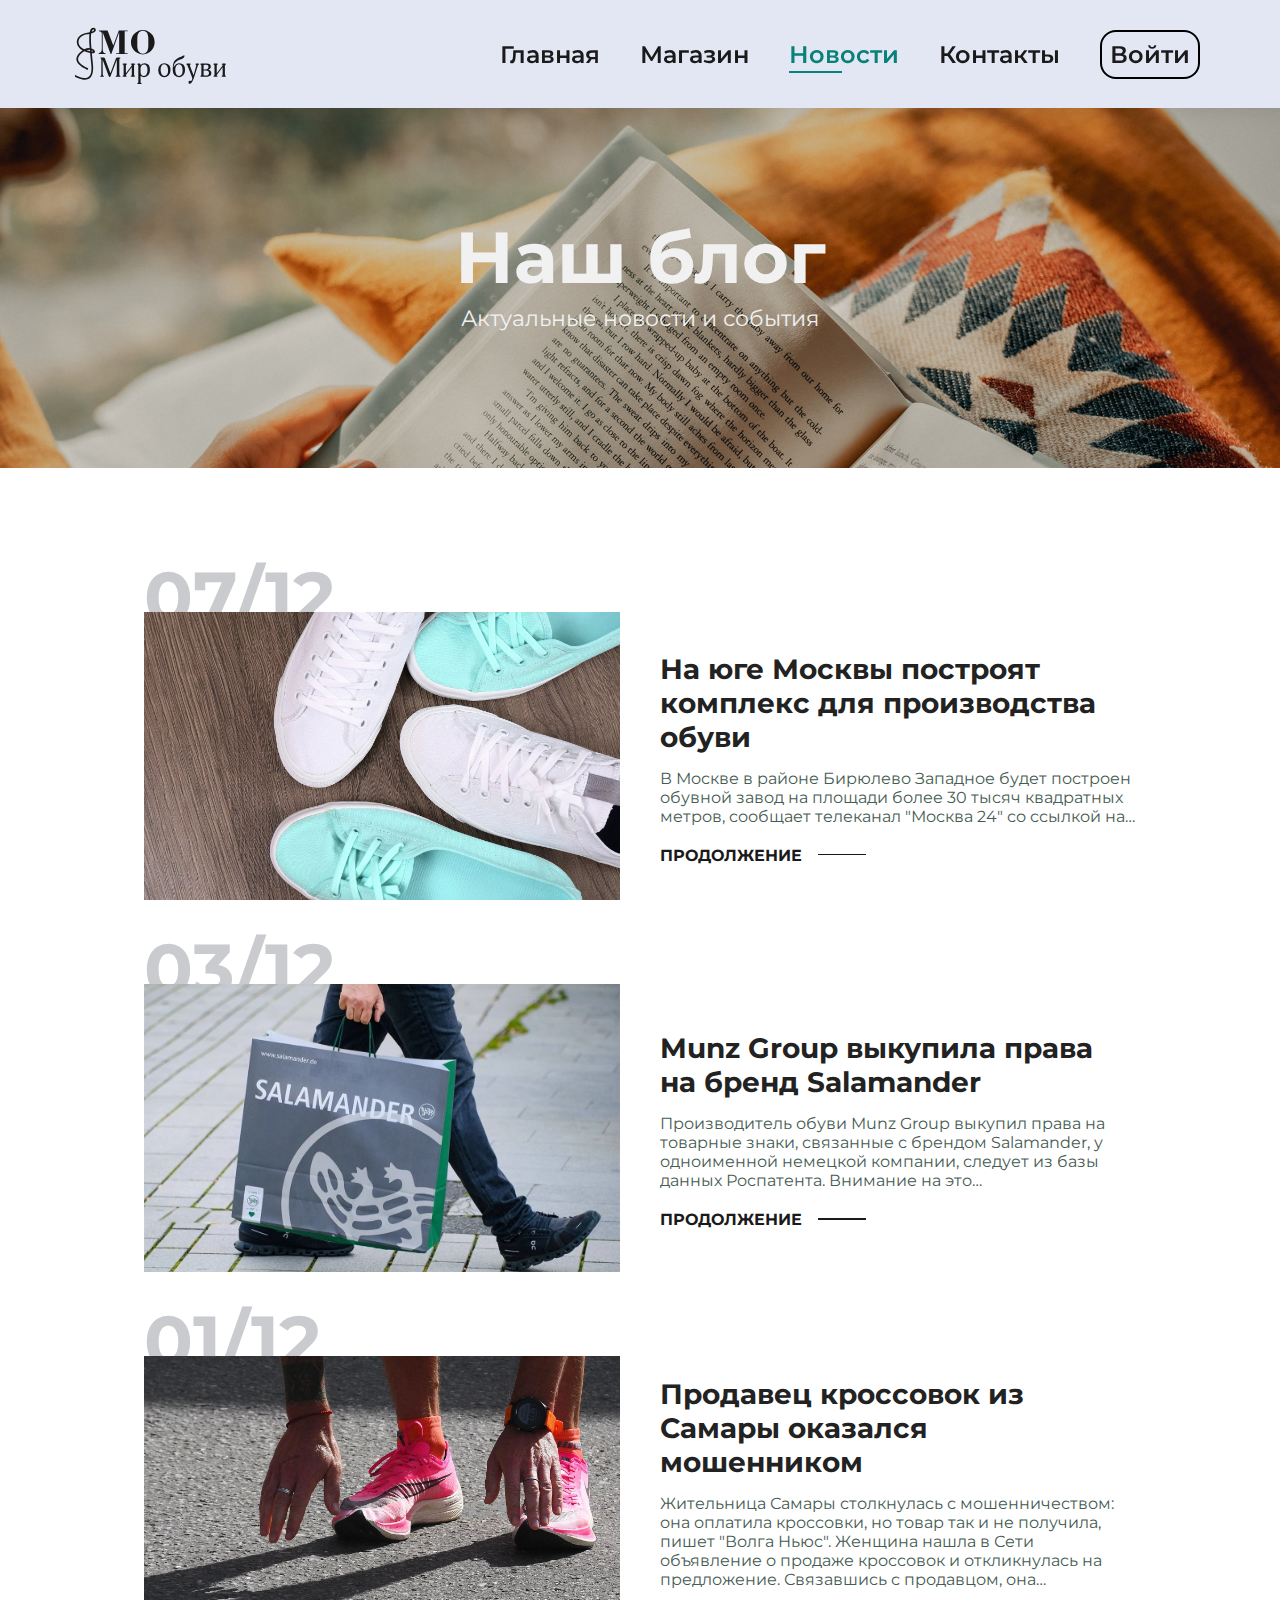
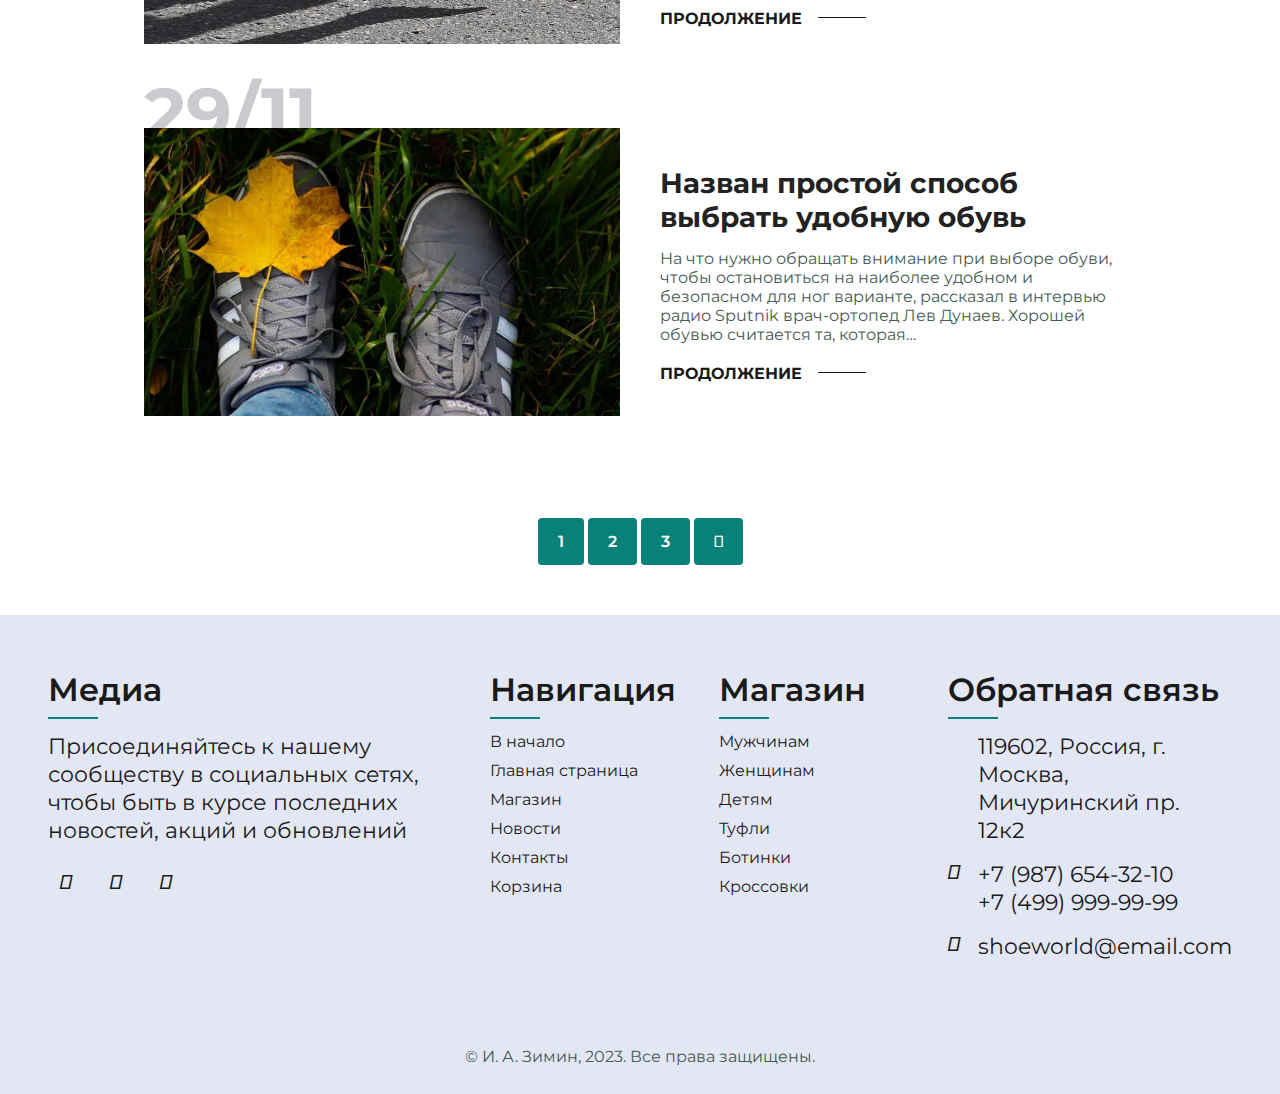
==== commit 26ddb936: "Made up main part" ====
--- a/blog.html
+++ b/blog.html
@@ -21,7 +21,7 @@
             <a id="logo" href="#"><img src="img/logo.svg" alt=""></a>
             <div>
                 <ul id="navbar">
-                    <li><a href="index.html">В начало</a></li>
+                    <li><a href="index.html">Главная</a></li>
                     <li><a href="shop.html">Магазин</a></li>
                     <li><a class="active" href="blog.html">Новости</a></li>
                     <li><a href="contact.html">Контакты</a></li>
@@ -37,75 +37,79 @@
         </section>
 
         <section id="page-header">
-            <h1>Our blog</h1>
-            <p>Lorem ipsum dolor sit amet consectetur.</p>
+            <h1>Наш блог</h1>
+            <p>Актуальные новости и события</p>
         </section>
 
         <section id="blog">
             <div class="blog-box">
                 <div class="blog-img">
-                    <img src="img/blog/b1.jpg" alt="">
+                    <img src="img/blog/news1.webp" alt="">
                 </div>
 
                 <div class="blog-details">
-                    <h3>Lorem ipsum dolor sit amet consectetur adipisicing elit.</h3>
-                    <p>Lorem ipsum, dolor sit amet consectetur adipisicing elit. Veniam sapiente
-                    esse officiis corrupti sed fugiat non, aspernatur quia error soluta...</p>
-                    <a href="#">CONTINUE READING</a>
+                    <h3>На юге Москвы построят комплекс для производства обуви</h3>
+                    <p>В Москве в районе Бирюлево Западное будет построен обувной завод на площади 
+                    более 30 тысяч квадратных метров, сообщает телеканал "Москва 24" со ссылкой на…</p>
+                    <a href="https://sneakernews.com/" target="_blank">ПРОДОЛЖЕНИЕ</a>
                 </div>
 
-                <h2>09/12</h2>
+                <h2>07/12</h2>
             </div>
 
             <div class="blog-box">
                 <div class="blog-img">
-                    <img src="img/blog/b1.jpg" alt="">
+                    <img src="img/blog/news2.webp" alt="">
                 </div>
 
                 <div class="blog-details">
-                    <h3>Lorem ipsum dolor sit amet consectetur adipisicing elit.</h3>
-                    <p>Lorem ipsum, dolor sit amet consectetur adipisicing elit. Veniam sapiente
-                    esse officiis corrupti sed fugiat non, aspernatur quia error soluta...</p>
-                    <a href="#">CONTINUE READING</a>
+                    <h3>Munz Group выкупила права на бренд Salamander</h3>
+                    <p>Производитель обуви Munz Group выкупил права на товарные знаки, связанные с 
+                    брендом Salamander, у одноименной немецкой компании, следует из базы данных Роспатента. 
+                    Внимание на это…</p>
+                    <a href="https://sneakernews.com/" target="_blank">ПРОДОЛЖЕНИЕ</a>
                 </div>
 
-                <h2>09/12</h2>
+                <h2>03/12</h2>
             </div>
 
             <div class="blog-box">
                 <div class="blog-img">
-                    <img src="img/blog/b1.jpg" alt="">
+                    <img src="img/blog/news3.webp" alt="">
                 </div>
 
                 <div class="blog-details">
-                    <h3>Lorem ipsum dolor sit amet consectetur adipisicing elit.</h3>
-                    <p>Lorem ipsum, dolor sit amet consectetur adipisicing elit. Veniam sapiente
-                    esse officiis corrupti sed fugiat non, aspernatur quia error soluta...</p>
-                    <a href="#">CONTINUE READING</a>
+                    <h3>Продавец кроссовок из Самары оказался мошенником</h3>
+                    <p>Жительница Самары столкнулась с мошенничеством: она оплатила кроссовки,
+                    но товар так и не получила, пишет "Волга Ньюс". Женщина нашла в Сети объявление 
+                    о продаже кроссовок и откликнулась на предложение. Связавшись с продавцом, она…</p>
+                    <a href="https://sneakernews.com/" target="_blank">ПРОДОЛЖЕНИЕ</a>
                 </div>
 
-                <h2>09/12</h2>
+                <h2>01/12</h2>
             </div>
 
             <div class="blog-box">
                 <div class="blog-img">
-                    <img src="img/blog/b1.jpg" alt="">
+                    <img src="img/blog/news4.webp" alt="">
                 </div>
 
                 <div class="blog-details">
-                    <h3>Lorem ipsum dolor sit amet consectetur adipisicing elit.</h3>
-                    <p>Lorem ipsum, dolor sit amet consectetur adipisicing elit. Veniam sapiente
-                    esse officiis corrupti sed fugiat non, aspernatur quia error soluta...</p>
-                    <a href="#">CONTINUE READING</a>
+                    <h3>Назван простой способ выбрать удобную обувь</h3>
+                    <p>На что нужно обращать внимание при выборе обуви, чтобы остановиться на наиболее удобном и
+                    безопасном для ног варианте, рассказал в интервью радио Sputnik врач-ортопед Лев Дунаев.
+                    Хорошей обувью считается та, которая…</p>
+                    <a href="https://sneakernews.com/" target="_blank">ПРОДОЛЖЕНИЕ</a>
                 </div>
 
-                <h2>09/12</h2>
+                <h2>29/11</h2>
             </div>
         </section>
 
         <section id="pagination">
             <a href="#">1</a>
             <a href="#">2</a>
+            <a href="#">3</a>
             <a href="#"><i class="fal fa-long-arrow-alt-right"></i></a>
         </section>
 
@@ -113,33 +117,33 @@
             <div class="container-footer">
                 <div class="sec aboutus">
                     <h2>Медиа</h2>
-                    <p>Присоединяйтесь к нашему сообществу в социальных сетях, чтобы быть в курсе последних новостей, акций и обновлений.</p>
+                    <p>Присоединяйтесь к нашему сообществу в социальных сетях, чтобы быть в курсе последних новостей, акций и обновлений</p>
                     <ul class="sci"> 
-                        <li><a href="#"><i class="fa-brands fa-vk"></i></a></li>
-                        <li><a href="#"><i class="fa-brands fa-telegram"></i></a></li>
-                        <li><a href="#"><i class="fa-brands fa-youtube"></i></a></li>
+                        <li><a target="_blank" href="https://www.vk.com/"><i class="fa-brands fa-vk"></i></a></li>
+                        <li><a target="_blank" href="https://telegram.org/"><i class="fa-brands fa-telegram"></i></a></li>
+                        <li><a target="_blank" href="https://www.youtube.com/"><i class="fa-brands fa-youtube"></i></a></li>
                     </ul>
                 </div>
                 <div class="sec quicklinks">
                     <h2>Навигация</h2>
                     <ul>
-                        <li><a href="#">About</a></li>
-                        <li><a href="#">FAQ</a></li>
-                        <li><a href="#">Privacy Policy</a></li>
-                        <li><a href="#">Help</a></li>
-                        <li><a href="#">Terms & Conditions</a></li>
-                        <li><a href="#">Contact</a></li>
+                        <li><a href="#">В начало</a></li>
+                        <li><a href="index.html">Главная страница</a></li>
+                        <li><a href="shop.html">Магазин</a></li>
+                        <li><a href="blog.html">Новости</a></li>
+                        <li><a href="contact.html">Контакты</a></li>
+                        <li><a href="cart.html">Корзина</a></li>
                     </ul>
                 </div>
                 <div class="sec quicklinks">
                     <h2>Магазин</h2>
                     <ul>
-                        <li><a href="#">Men</a></li>
-                        <li><a href="#">Women</a></li>
-                        <li><a href="#">Children</a></li>
-                        <li><a href="#">Shoes</a></li>
-                        <li><a href="#">Sneakers</a></li>
-                        <li><a href="#">Boots</a></li>
+                        <li><a href="shop.html#men">Мужчинам</a></li>
+                        <li><a href="shop.html#women">Женщинам</a></li>
+                        <li><a href="shop.html#children">Детям</a></li>
+                        <li><a href="shop.html#shoes">Туфли</a></li>
+                        <li><a href="shop.html#boots">Ботинки</a></li>
+                        <li><a href="shop.html#sneakers">Кроссовки</a></li>
                     </ul>
                 </div>
                 <div class="sec contact">
